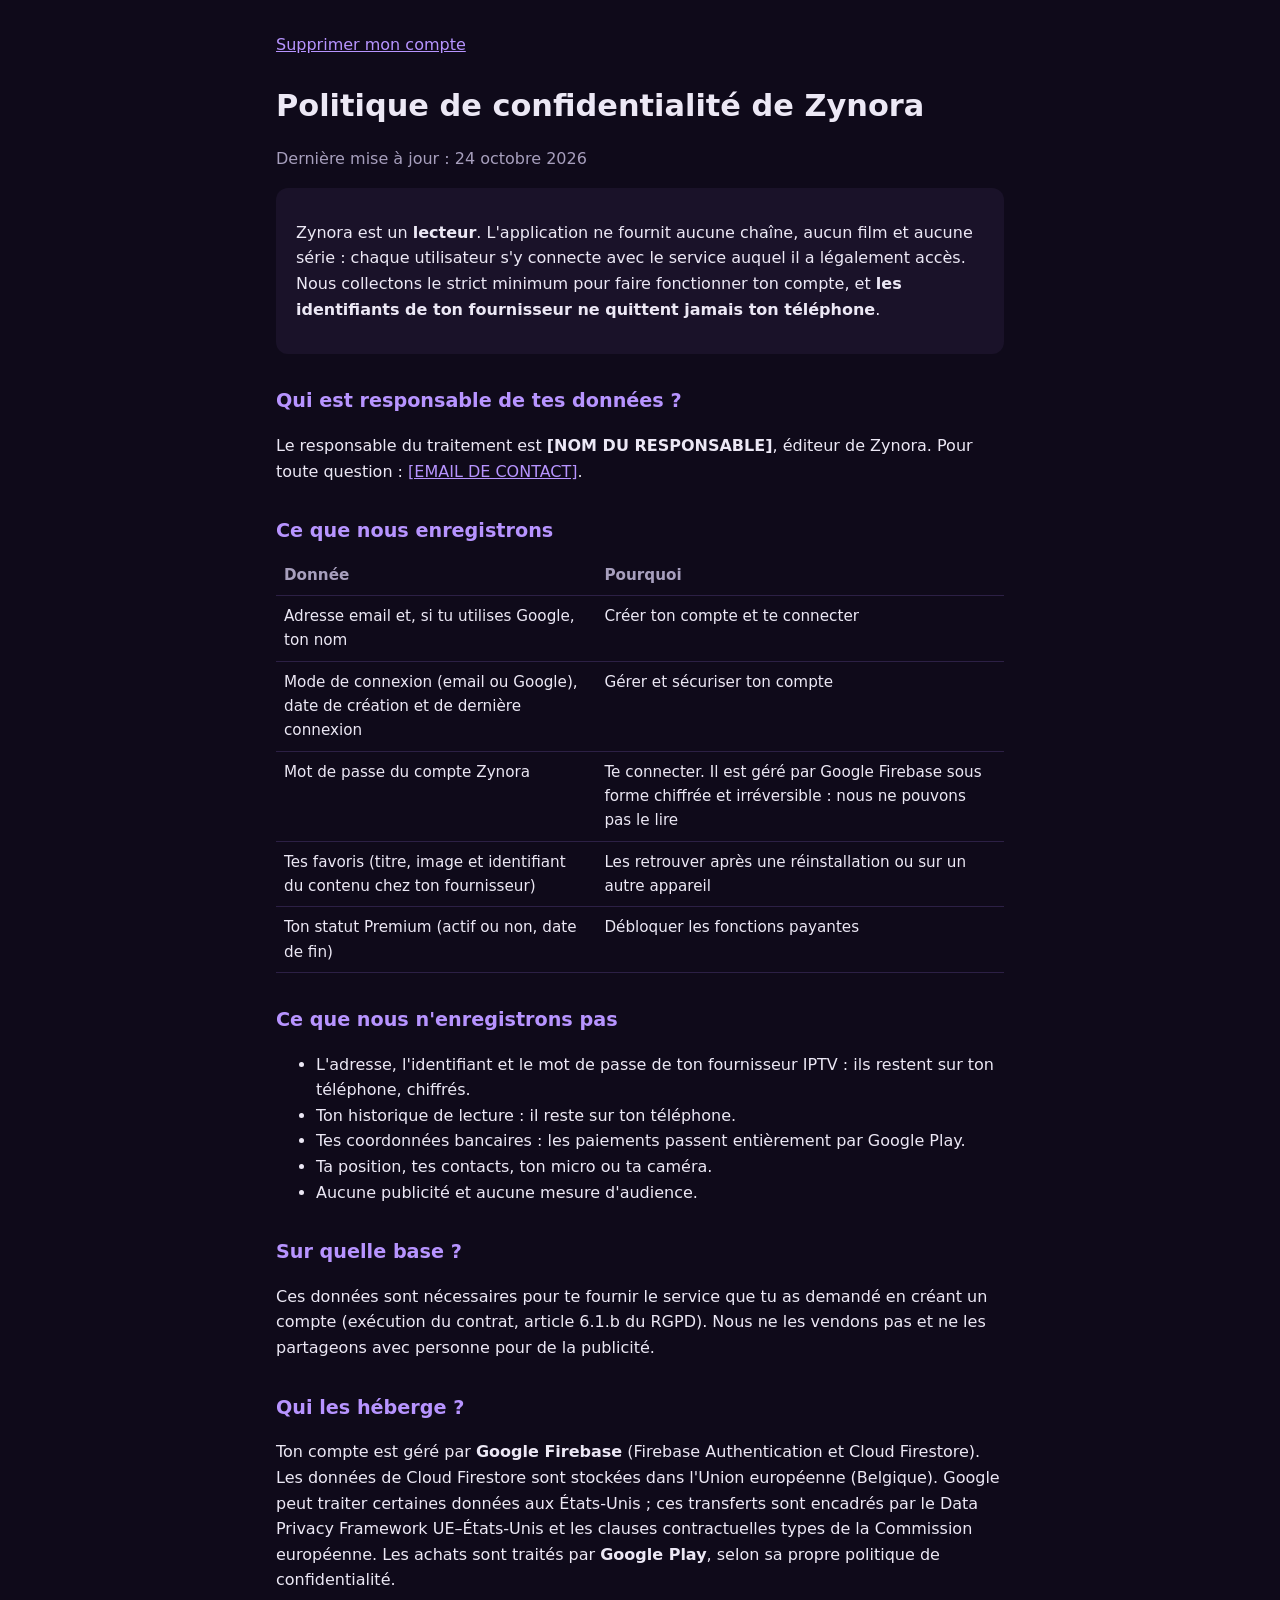
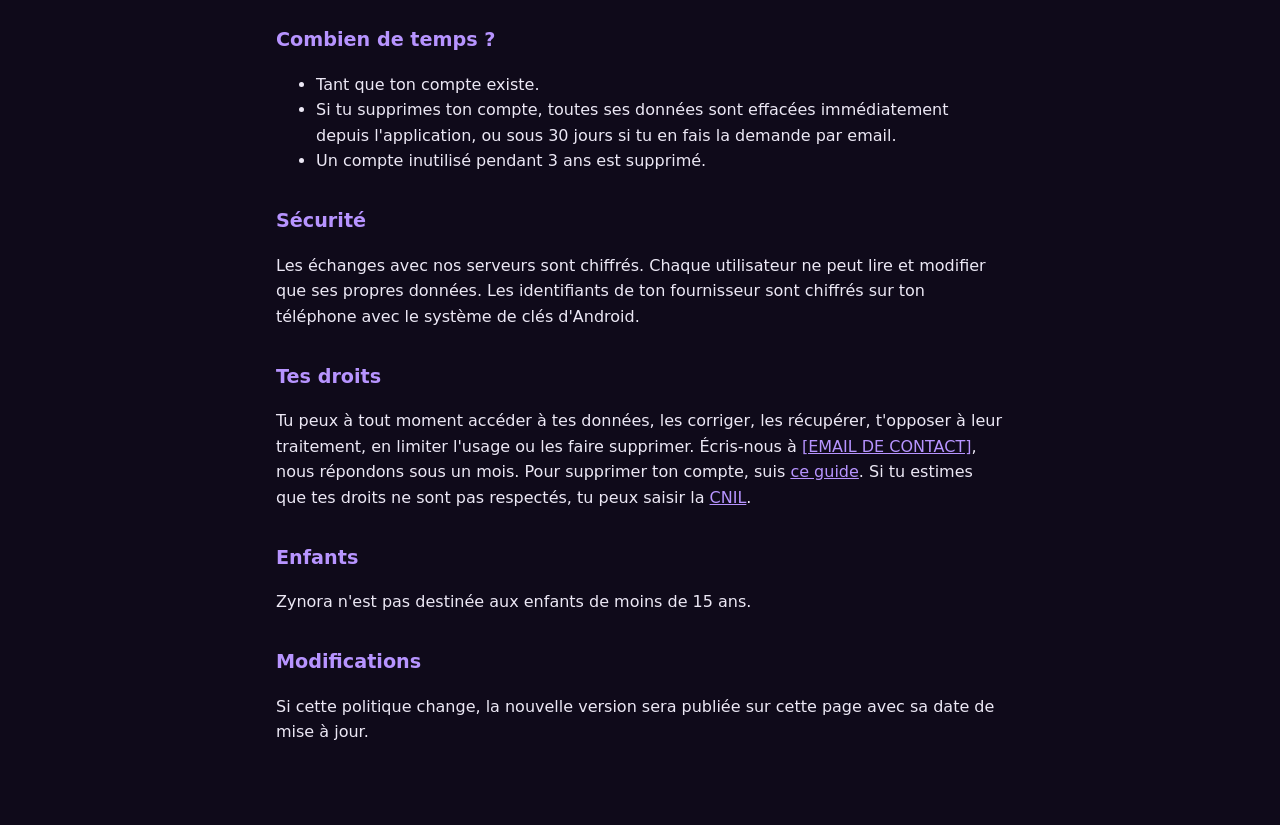
==== docs/index.html @ 07c8fefd "Politique de confidentialité et suppression de compte (étape 4) - docs/ : politique de confidentiali" ====
<!doctype html>
<html lang="fr">
<head>
  <meta charset="utf-8">
  <meta name="viewport" content="width=device-width, initial-scale=1">
  <title>Zynora : politique de confidentialité</title>
  <link rel="stylesheet" href="style.css">
</head>
<body>
<main>
  <nav><a href="suppression-compte.html">Supprimer mon compte</a></nav>
  <h1>Politique de confidentialité de Zynora</h1>
  <p class="muted">Dernière mise à jour : 24 octobre 2026</p>

  <div class="card">
    <p>Zynora est un <strong>lecteur</strong>. L'application ne fournit aucune chaîne, aucun film et aucune série :
    chaque utilisateur s'y connecte avec le service auquel il a légalement accès. Nous collectons le strict
    minimum pour faire fonctionner ton compte, et <strong>les identifiants de ton fournisseur ne quittent jamais ton téléphone</strong>.</p>
  </div>

  <h2>Qui est responsable de tes données ?</h2>
  <p>Le responsable du traitement est <strong>[NOM DU RESPONSABLE]</strong>, éditeur de Zynora.
  Pour toute question : <a href="mailto:[EMAIL DE CONTACT]">[EMAIL DE CONTACT]</a>.</p>

  <h2>Ce que nous enregistrons</h2>
  <table>
    <tr><th>Donnée</th><th>Pourquoi</th></tr>
    <tr><td>Adresse email et, si tu utilises Google, ton nom</td><td>Créer ton compte et te connecter</td></tr>
    <tr><td>Mode de connexion (email ou Google), date de création et de dernière connexion</td><td>Gérer et sécuriser ton compte</td></tr>
    <tr><td>Mot de passe du compte Zynora</td><td>Te connecter. Il est géré par Google Firebase sous forme chiffrée et irréversible : nous ne pouvons pas le lire</td></tr>
    <tr><td>Tes favoris (titre, image et identifiant du contenu chez ton fournisseur)</td><td>Les retrouver après une réinstallation ou sur un autre appareil</td></tr>
    <tr><td>Ton statut Premium (actif ou non, date de fin)</td><td>Débloquer les fonctions payantes</td></tr>
  </table>

  <h2>Ce que nous n'enregistrons pas</h2>
  <ul>
    <li>L'adresse, l'identifiant et le mot de passe de ton fournisseur IPTV : ils restent sur ton téléphone, chiffrés.</li>
    <li>Ton historique de lecture : il reste sur ton téléphone.</li>
    <li>Tes coordonnées bancaires : les paiements passent entièrement par Google Play.</li>
    <li>Ta position, tes contacts, ton micro ou ta caméra.</li>
    <li>Aucune publicité et aucune mesure d'audience.</li>
  </ul>

  <h2>Sur quelle base ?</h2>
  <p>Ces données sont nécessaires pour te fournir le service que tu as demandé en créant un compte
  (exécution du contrat, article 6.1.b du RGPD). Nous ne les vendons pas et ne les partageons avec personne
  pour de la publicité.</p>

  <h2>Qui les héberge ?</h2>
  <p>Ton compte est géré par <strong>Google Firebase</strong> (Firebase Authentication et Cloud Firestore).
  Les données de Cloud Firestore sont stockées dans l'Union européenne (Belgique). Google peut traiter certaines
  données aux États-Unis ; ces transferts sont encadrés par le Data Privacy Framework UE–États-Unis et les
  clauses contractuelles types de la Commission européenne. Les achats sont traités par <strong>Google Play</strong>,
  selon sa propre politique de confidentialité.</p>

  <h2>Combien de temps ?</h2>
  <ul>
    <li>Tant que ton compte existe.</li>
    <li>Si tu supprimes ton compte, toutes ses données sont effacées immédiatement depuis l'application,
    ou sous 30 jours si tu en fais la demande par email.</li>
    <li>Un compte inutilisé pendant 3 ans est supprimé.</li>
  </ul>

  <h2>Sécurité</h2>
  <p>Les échanges avec nos serveurs sont chiffrés. Chaque utilisateur ne peut lire et modifier que ses propres
  données. Les identifiants de ton fournisseur sont chiffrés sur ton téléphone avec le système de clés d'Android.</p>

  <h2>Tes droits</h2>
  <p>Tu peux à tout moment accéder à tes données, les corriger, les récupérer, t'opposer à leur traitement,
  en limiter l'usage ou les faire supprimer. Écris-nous à <a href="mailto:[EMAIL DE CONTACT]">[EMAIL DE CONTACT]</a>,
  nous répondons sous un mois. Pour supprimer ton compte, suis <a href="suppression-compte.html">ce guide</a>.
  Si tu estimes que tes droits ne sont pas respectés, tu peux saisir la
  <a href="https://www.cnil.fr/fr/plaintes">CNIL</a>.</p>

  <h2>Enfants</h2>
  <p>Zynora n'est pas destinée aux enfants de moins de 15 ans.</p>

  <h2>Modifications</h2>
  <p>Si cette politique change, la nouvelle version sera publiée sur cette page avec sa date de mise à jour.</p>
</main>
</body>
</html>
---- docs/style.css ----
:root { --bg: #0f0a1a; --surface: #1a1229; --text: #ece8f5; --muted: #a79fbd; --accent: #b794ff; }
* { box-sizing: border-box; }
body { margin: 0; background: var(--bg); color: var(--text); font: 16px/1.6 system-ui, -apple-system, "Segoe UI", Roboto, sans-serif; }
main { max-width: 760px; margin: 0 auto; padding: 32px 16px 64px; }
h1 { font-size: 1.9rem; margin: 0 0 4px; }
h2 { font-size: 1.2rem; margin: 32px 0 8px; color: var(--accent); }
p, li { color: var(--text); }
.muted { color: var(--muted); }
a { color: var(--accent); }
table { width: 100%; border-collapse: collapse; margin: 8px 0; font-size: .95rem; }
th, td { text-align: left; vertical-align: top; padding: 8px; border-bottom: 1px solid #2c2045; }
th { color: var(--muted); font-weight: 600; }
.card { background: var(--surface); border-radius: 12px; padding: 16px 20px; margin: 16px 0; }
nav { margin-bottom: 24px; }
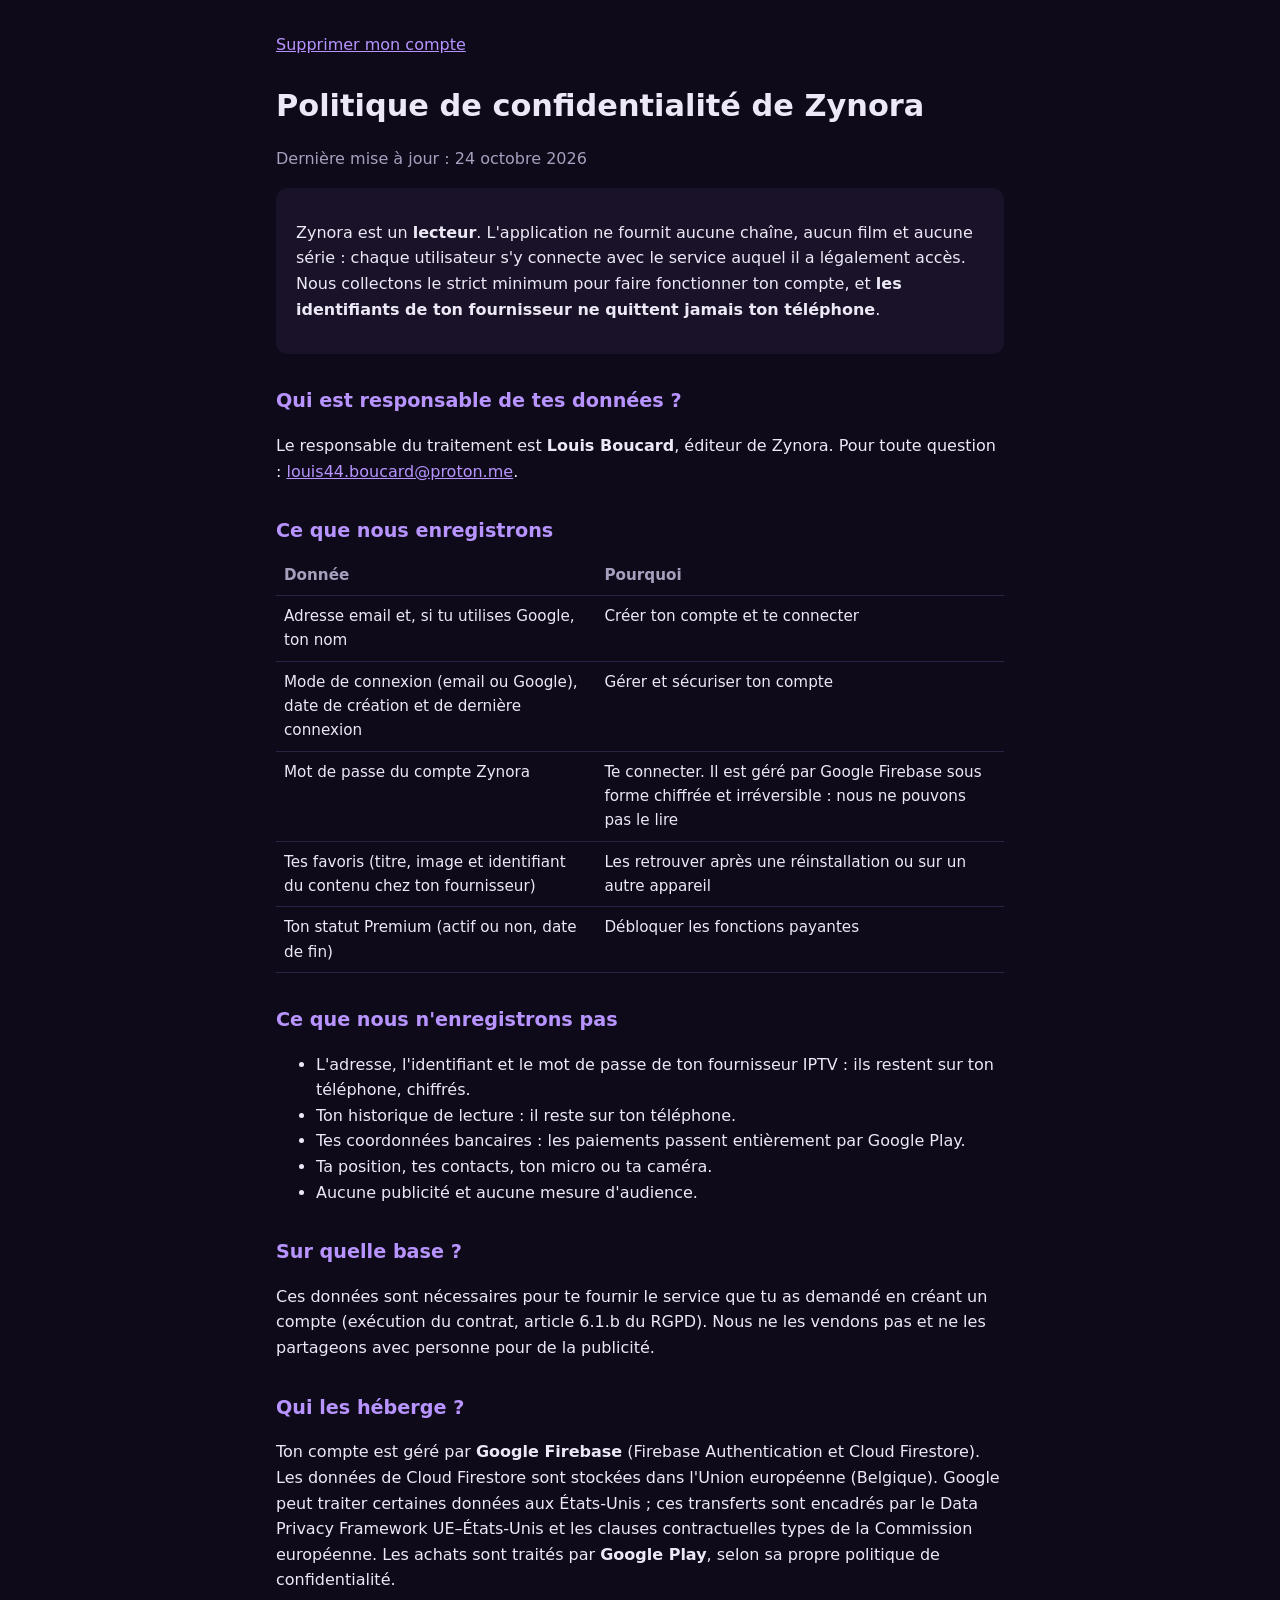
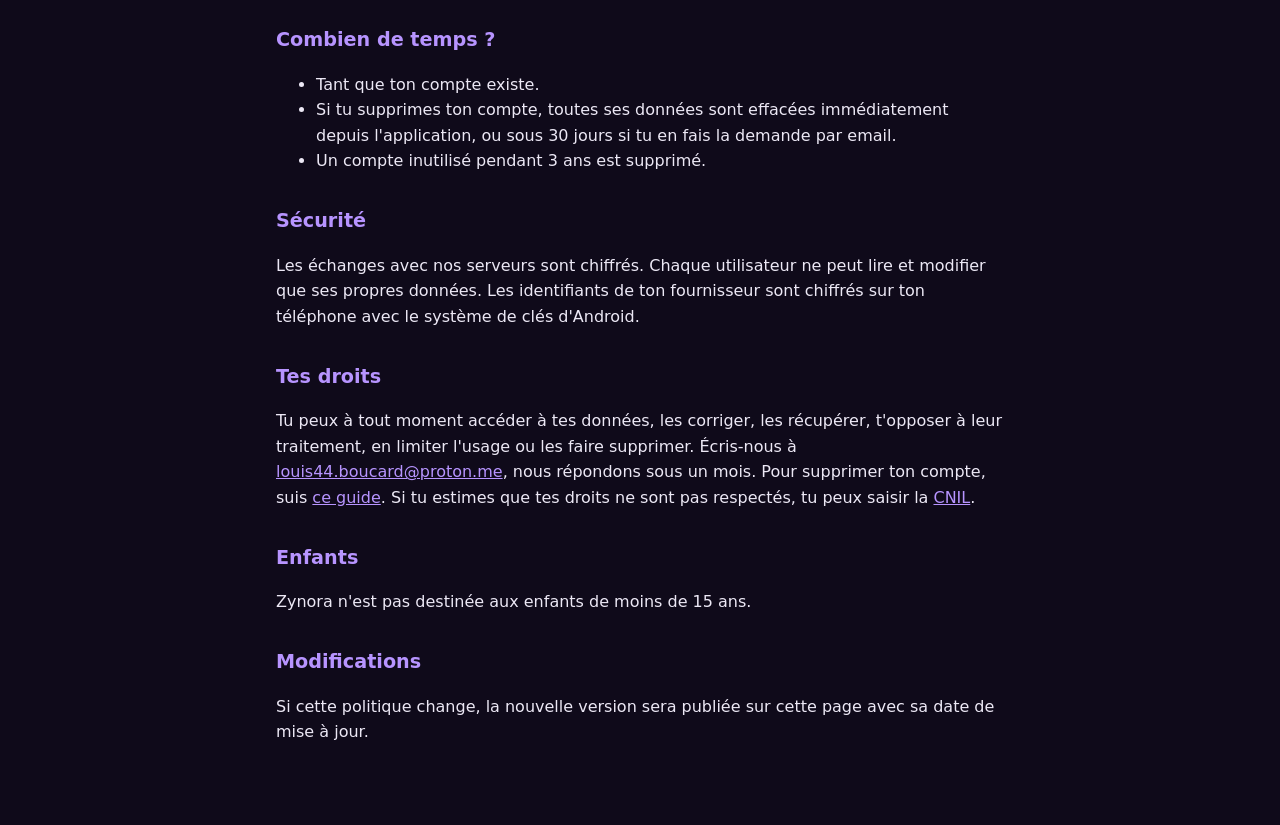
==== commit d6e1a4c0: "Pages légales : nom du responsable et email de contact Co-Authored-By: Claude Opus 5.5 (1M context) " ====
--- a/docs/index.html
+++ b/docs/index.html
@@ -19,8 +19,8 @@
   </div>
 
   <h2>Qui est responsable de tes données ?</h2>
-  <p>Le responsable du traitement est <strong>[NOM DU RESPONSABLE]</strong>, éditeur de Zynora.
-  Pour toute question : <a href="mailto:[EMAIL DE CONTACT]">[EMAIL DE CONTACT]</a>.</p>
+  <p>Le responsable du traitement est <strong>Louis Boucard</strong>, éditeur de Zynora.
+  Pour toute question : <a href="mailto:louis44.boucard@proton.me">louis44.boucard@proton.me</a>.</p>
 
   <h2>Ce que nous enregistrons</h2>
   <table>
@@ -67,7 +67,7 @@
 
   <h2>Tes droits</h2>
   <p>Tu peux à tout moment accéder à tes données, les corriger, les récupérer, t'opposer à leur traitement,
-  en limiter l'usage ou les faire supprimer. Écris-nous à <a href="mailto:[EMAIL DE CONTACT]">[EMAIL DE CONTACT]</a>,
+  en limiter l'usage ou les faire supprimer. Écris-nous à <a href="mailto:louis44.boucard@proton.me">louis44.boucard@proton.me</a>,
   nous répondons sous un mois. Pour supprimer ton compte, suis <a href="suppression-compte.html">ce guide</a>.
   Si tu estimes que tes droits ne sont pas respectés, tu peux saisir la
   <a href="https://www.cnil.fr/fr/plaintes">CNIL</a>.</p>
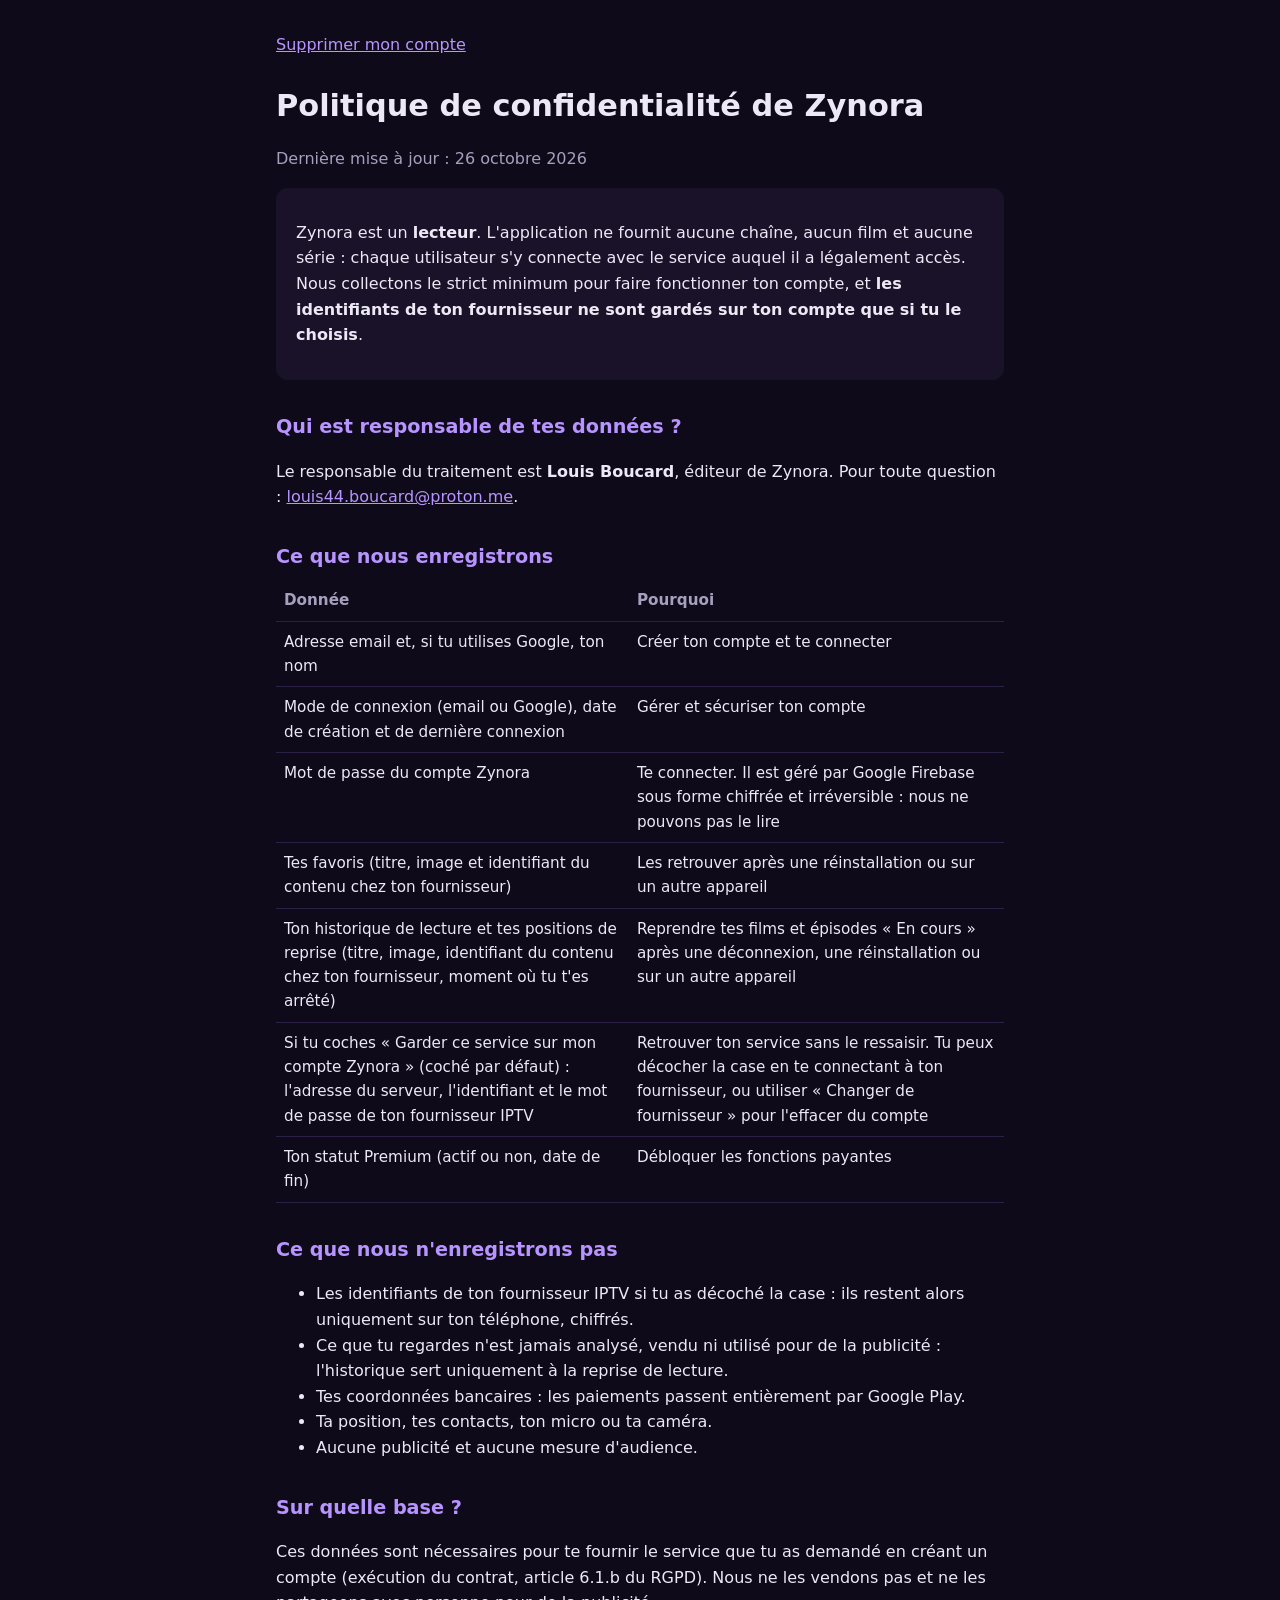
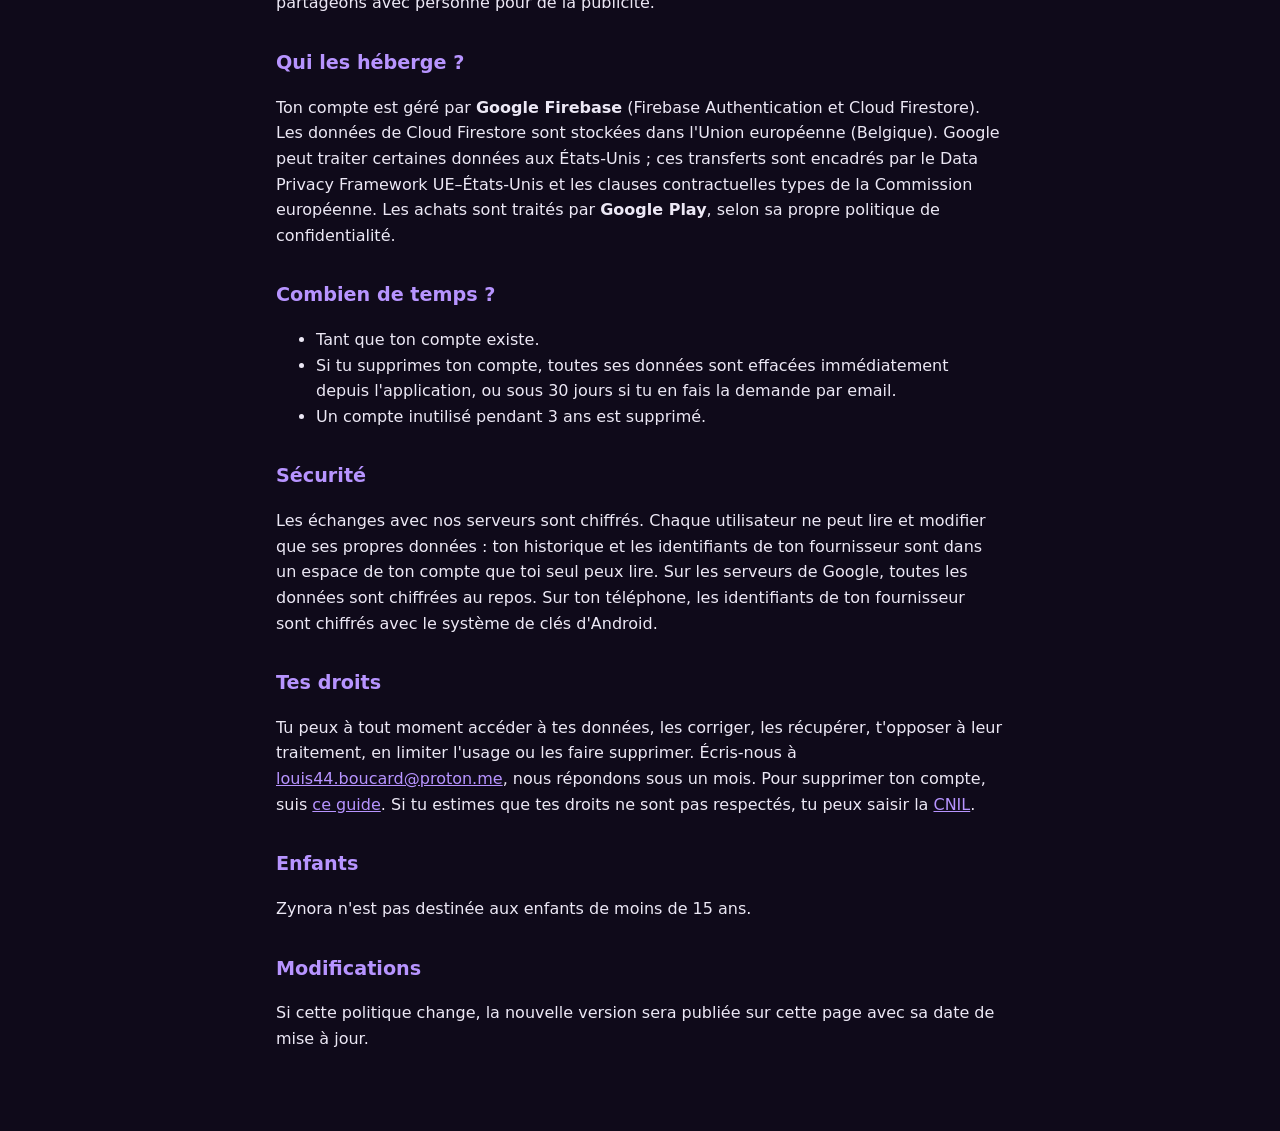
==== commit e10bb833: "Compte Zynora : historique, reprises « En cours » et service IPTV sauvegardés L'historique (avec les" ====
--- a/docs/index.html
+++ b/docs/index.html
@@ -10,12 +10,13 @@
 <main>
   <nav><a href="suppression-compte.html">Supprimer mon compte</a></nav>
   <h1>Politique de confidentialité de Zynora</h1>
-  <p class="muted">Dernière mise à jour : 24 octobre 2026</p>
+  <p class="muted">Dernière mise à jour : 26 octobre 2026</p>
 
   <div class="card">
     <p>Zynora est un <strong>lecteur</strong>. L'application ne fournit aucune chaîne, aucun film et aucune série :
     chaque utilisateur s'y connecte avec le service auquel il a légalement accès. Nous collectons le strict
-    minimum pour faire fonctionner ton compte, et <strong>les identifiants de ton fournisseur ne quittent jamais ton téléphone</strong>.</p>
+    minimum pour faire fonctionner ton compte, et <strong>les identifiants de ton fournisseur ne sont gardés sur ton compte
+    que si tu le choisis</strong>.</p>
   </div>
 
   <h2>Qui est responsable de tes données ?</h2>
@@ -29,13 +30,15 @@
     <tr><td>Mode de connexion (email ou Google), date de création et de dernière connexion</td><td>Gérer et sécuriser ton compte</td></tr>
     <tr><td>Mot de passe du compte Zynora</td><td>Te connecter. Il est géré par Google Firebase sous forme chiffrée et irréversible : nous ne pouvons pas le lire</td></tr>
     <tr><td>Tes favoris (titre, image et identifiant du contenu chez ton fournisseur)</td><td>Les retrouver après une réinstallation ou sur un autre appareil</td></tr>
+    <tr><td>Ton historique de lecture et tes positions de reprise (titre, image, identifiant du contenu chez ton fournisseur, moment où tu t'es arrêté)</td><td>Reprendre tes films et épisodes « En cours » après une déconnexion, une réinstallation ou sur un autre appareil</td></tr>
+    <tr><td>Si tu coches « Garder ce service sur mon compte Zynora » (coché par défaut) : l'adresse du serveur, l'identifiant et le mot de passe de ton fournisseur IPTV</td><td>Retrouver ton service sans le ressaisir. Tu peux décocher la case en te connectant à ton fournisseur, ou utiliser « Changer de fournisseur » pour l'effacer du compte</td></tr>
     <tr><td>Ton statut Premium (actif ou non, date de fin)</td><td>Débloquer les fonctions payantes</td></tr>
   </table>
 
   <h2>Ce que nous n'enregistrons pas</h2>
   <ul>
-    <li>L'adresse, l'identifiant et le mot de passe de ton fournisseur IPTV : ils restent sur ton téléphone, chiffrés.</li>
-    <li>Ton historique de lecture : il reste sur ton téléphone.</li>
+    <li>Les identifiants de ton fournisseur IPTV si tu as décoché la case : ils restent alors uniquement sur ton téléphone, chiffrés.</li>
+    <li>Ce que tu regardes n'est jamais analysé, vendu ni utilisé pour de la publicité : l'historique sert uniquement à la reprise de lecture.</li>
     <li>Tes coordonnées bancaires : les paiements passent entièrement par Google Play.</li>
     <li>Ta position, tes contacts, ton micro ou ta caméra.</li>
     <li>Aucune publicité et aucune mesure d'audience.</li>
@@ -63,7 +66,9 @@
 
   <h2>Sécurité</h2>
   <p>Les échanges avec nos serveurs sont chiffrés. Chaque utilisateur ne peut lire et modifier que ses propres
-  données. Les identifiants de ton fournisseur sont chiffrés sur ton téléphone avec le système de clés d'Android.</p>
+  données : ton historique et les identifiants de ton fournisseur sont dans un espace de ton compte que toi seul peux lire.
+  Sur les serveurs de Google, toutes les données sont chiffrées au repos. Sur ton téléphone, les identifiants de ton
+  fournisseur sont chiffrés avec le système de clés d'Android.</p>
 
   <h2>Tes droits</h2>
   <p>Tu peux à tout moment accéder à tes données, les corriger, les récupérer, t'opposer à leur traitement,
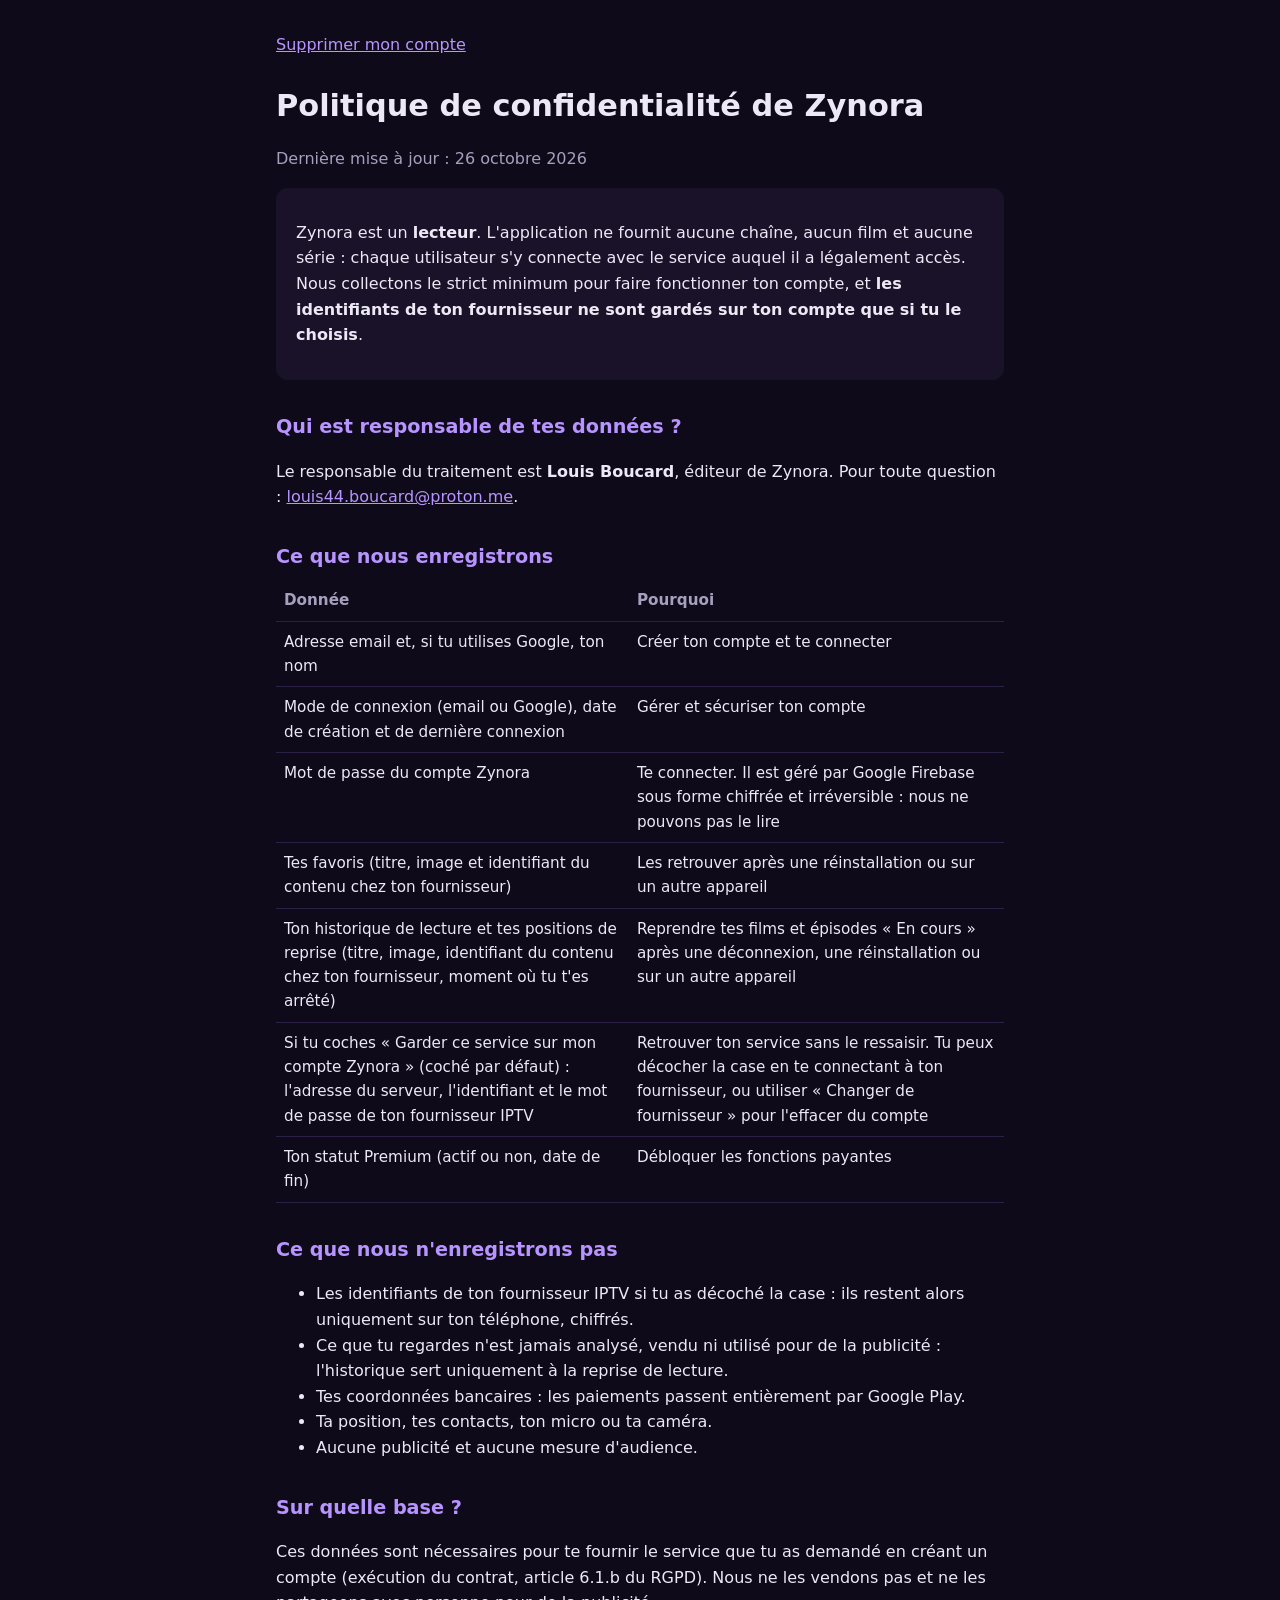
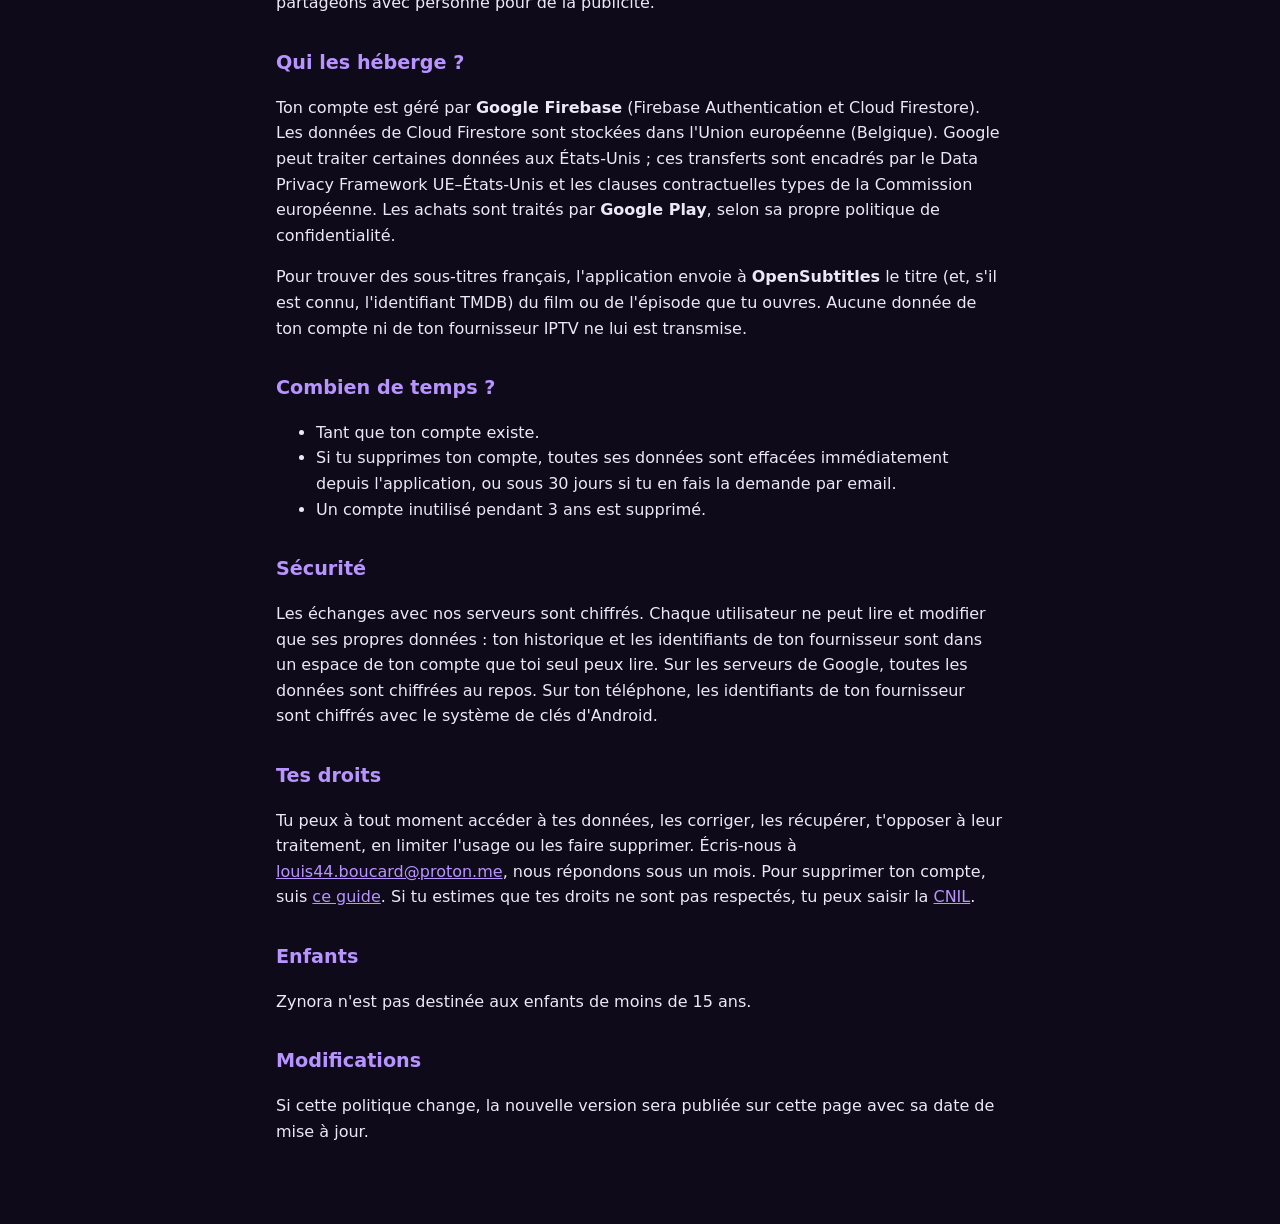
==== commit 09df2811: "Démo : sources vidéo et images qui marchent, et mention d'OpenSubtitles L'ancien serveur de vidéos d" ====
--- a/docs/index.html
+++ b/docs/index.html
@@ -55,6 +55,9 @@
   données aux États-Unis ; ces transferts sont encadrés par le Data Privacy Framework UE–États-Unis et les
   clauses contractuelles types de la Commission européenne. Les achats sont traités par <strong>Google Play</strong>,
   selon sa propre politique de confidentialité.</p>
+  <p>Pour trouver des sous-titres français, l'application envoie à <strong>OpenSubtitles</strong> le titre
+  (et, s'il est connu, l'identifiant TMDB) du film ou de l'épisode que tu ouvres. Aucune donnée de ton compte
+  ni de ton fournisseur IPTV ne lui est transmise.</p>
 
   <h2>Combien de temps ?</h2>
   <ul>
